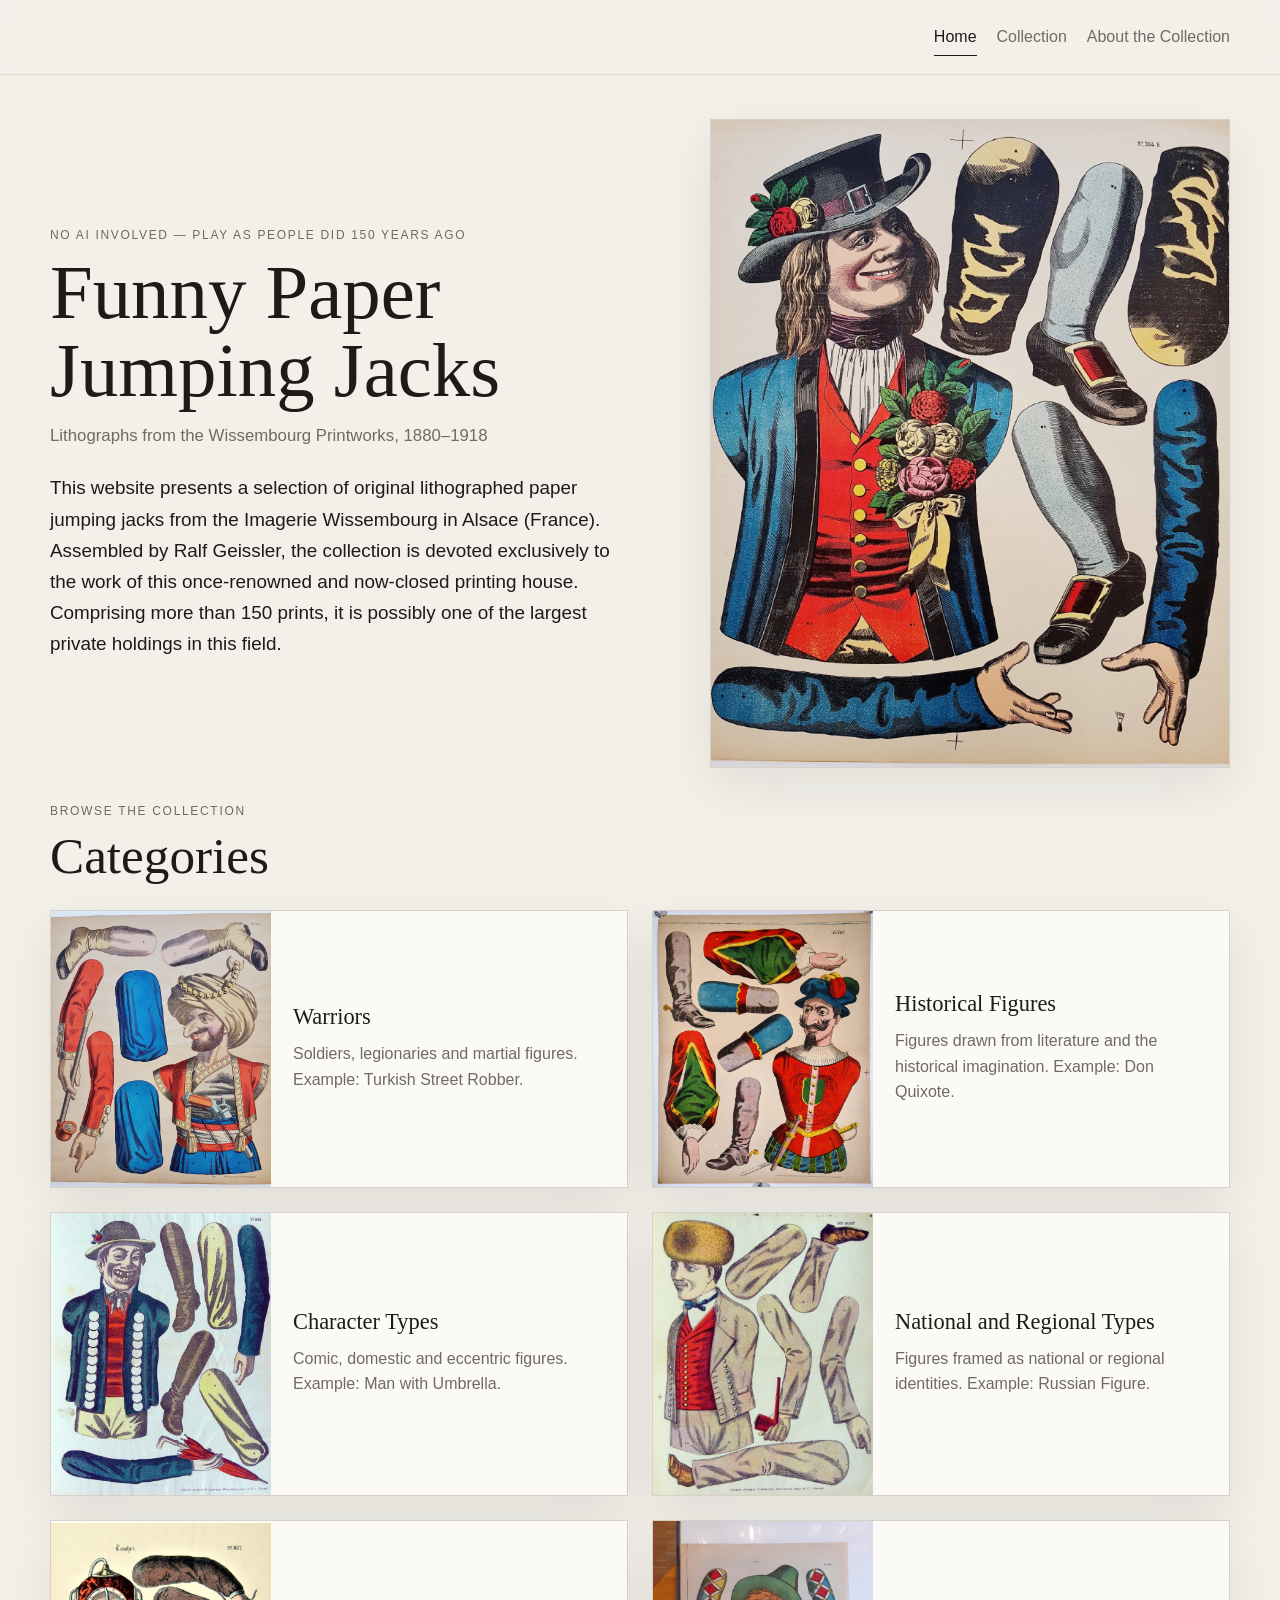
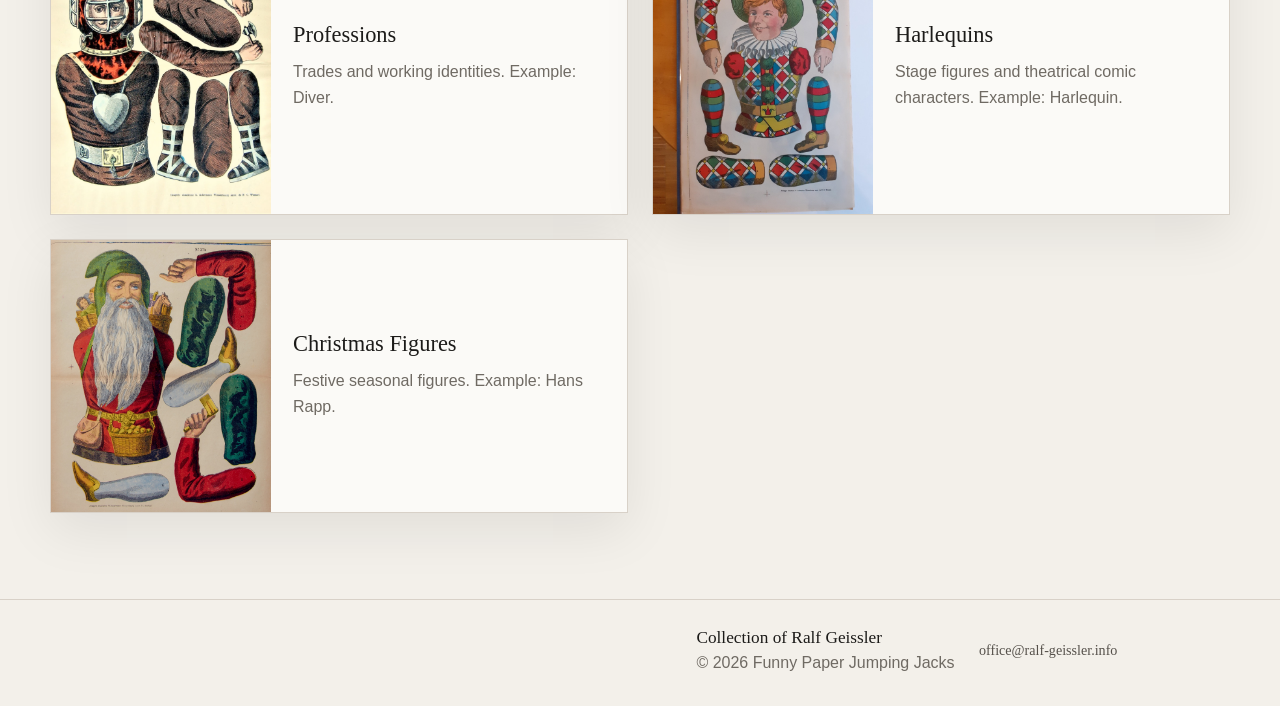
==== index.html @ 35d910f8 "Add homepage lightbox and simplify collection title" ====
<!doctype html>
<html lang="en">
<head>
  <meta charset="utf-8" />
  <meta name="viewport" content="width=device-width, initial-scale=1" />
  <title>Funny Paper Jumping Jacks · Funny Paper Jumping Jacks</title>
  <meta name="description" content="A private collection of antique Wissembourg paper jumping jacks." />
  <link rel="stylesheet" href="assets/css/styles.css" />
</head>
<body>
  <header class="site-header"><div class="wrap header-inner"><nav class="nav"><a href="index.html" class="nav-link active">Home</a><a href="collection.html" class="nav-link">Collection</a><a href="about.html" class="nav-link">About the Collection</a></nav></div></header>
  
<main>
  <section class="hero wrap">
    <div class="hero-copy">
      <p class="eyebrow">No AI involved — play as people did 150 years ago</p>
      <h1>Funny Paper Jumping Jacks</h1>
      <p class="subtitle">Lithographs from the Wissembourg Printworks, 1880–1918</p>
      <p class="lead">This website presents a selection of original lithographed paper jumping jacks from the Imagerie Wissembourg in Alsace (France). Assembled by Ralf Geissler, the collection is devoted exclusively to the work of this once-renowned and now-closed printing house. Comprising more than 150 prints, it is possibly one of the largest private holdings in this field.</p>
    </div>
    <button class="hero-image" type="button" data-full="assets/images/catalog/364-h-amoureux-grand.jpg" data-title="The Lovers">
      <img src="assets/images/catalog/364-h-amoureux-grand.jpg" alt="The Lovers articulated lithograph" />
    </button>
  </section>

  <section class="wrap section section-tight">
    <div class="section-heading">
      <p class="eyebrow">Browse the Collection</p>
      <h2>Categories</h2>
    </div>
    <div class="category-grid"><a class="category-card" href="categories/warriors.html"><img src="assets/images/catalog/364-g-tuerk-strassenraeuber-grand.jpg" alt="Warriors" /><div class="category-card-text"><h3>Warriors</h3><p>Soldiers, legionaries and martial figures. Example: Turkish Street Robber.</p></div></a><a class="category-card" href="categories/historical-figures.html"><img src="assets/images/catalog/347-don-quichotte.jpg" alt="Historical Figures" /><div class="category-card-text"><h3>Historical Figures</h3><p>Figures drawn from literature and the historical imagination. Example: Don Quixote.</p></div></a><a class="category-card" href="categories/character-types.html"><img src="assets/images/catalog/1643-homme-au-parapluie.jpg" alt="Character Types" /><div class="category-card-text"><h3>Character Types</h3><p>Comic, domestic and eccentric figures. Example: Man with Umbrella.</p></div></a><a class="category-card" href="categories/national-and-regional-types.html"><img src="assets/images/catalog/1697-russe.jpg" alt="National and Regional Types" /><div class="category-card-text"><h3>National and Regional Types</h3><p>Figures framed as national or regional identities. Example: Russian Figure.</p></div></a><a class="category-card" href="categories/professions.html"><img src="assets/images/catalog/1677-taucher.jpg" alt="Professions" /><div class="category-card-text"><h3>Professions</h3><p>Trades and working identities. Example: Diver.</p></div></a><a class="category-card" href="categories/harlequins.html"><img src="assets/images/catalog/1433-harlekin-grand.jpg" alt="Harlequins" /><div class="category-card-text"><h3>Harlequins</h3><p>Stage figures and theatrical comic characters. Example: Harlequin.</p></div></a><a class="category-card" href="categories/father-christmas.html"><img src="assets/images/catalog/374-weihnachtsmann-hans-rapp.jpg" alt="Christmas Figures" /><div class="category-card-text"><h3>Christmas Figures</h3><p>Festive seasonal figures. Example: Hans Rapp.</p></div></a></div>
  </section>
</main>
<div class="lightbox" id="lightbox" aria-hidden="true">
  <div class="lightbox-backdrop" data-close="true"></div>
  <div class="lightbox-panel">
    <button class="lightbox-close" type="button" aria-label="Close">×</button>
    <img src="" alt="" class="lightbox-image" />
    <p class="lightbox-caption"></p>
  </div>
</div>

  <footer class="site-footer"><div class="wrap footer-inner"><div><div class="footer-title">Collection of Ralf Geissler</div><div class="footer-copy">© 2026 Funny Paper Jumping Jacks</div></div><div class="footer-contact"><img src="assets/images/email.svg" alt="office at ralf-geissler dot info" class="email-image" /></div></div></footer>
  <script src="assets/js/site.js"></script>
</body>
</html>
---- assets/css/styles.css ----
:root {
  --bg: #f3f0ea;
  --panel: #fbfaf7;
  --ink: #1c1b19;
  --muted: #6f6a63;
  --line: #d8d1c8;
  --accent: #7e1f1f;
  --shadow: 0 18px 50px rgba(0,0,0,0.08);
}
* { box-sizing: border-box; }
html { scroll-behavior: smooth; }
body {
  margin: 0;
  font-family: -apple-system, BlinkMacSystemFont, "Segoe UI", sans-serif;
  background: var(--bg);
  color: var(--ink);
}
a { color: inherit; text-decoration: none; }
img { max-width: 100%; display: block; }
.wrap { width: min(1180px, calc(100% - 48px)); margin: 0 auto; }
.site-header {
  position: sticky; top: 0; z-index: 10;
  backdrop-filter: blur(12px);
  background: rgba(243,240,234,0.88);
  border-bottom: 1px solid rgba(216,209,200,0.7);
}
.header-inner { display: flex; align-items: center; justify-content: flex-end; min-height: 74px; gap: 24px; }
.brand { font-family: Georgia, "Times New Roman", serif; font-size: 1.35rem; letter-spacing: 0.01em; }
.nav { display: flex; gap: 20px; flex-wrap: wrap; }
.nav-link { color: var(--muted); padding: 8px 0; position: relative; }
.nav-link.active, .nav-link:hover { color: var(--ink); }
.nav-link.active::after { content: ''; position: absolute; left: 0; right: 0; bottom: -2px; height: 1px; background: var(--ink); }
.hero { display: grid; grid-template-columns: repeat(2, minmax(0, 1fr)); gap: 24px; align-items: center; padding: 44px 0 28px; }
.eyebrow { text-transform: uppercase; letter-spacing: 0.14em; font-size: 0.75rem; color: var(--muted); margin: 0 0 12px; }
h1, h2, h3 { font-family: Georgia, "Times New Roman", serif; font-weight: 500; line-height: 1.02; margin: 0; }
h1 { font-size: clamp(2.7rem, 6vw, 5.4rem); }
h2 { font-size: clamp(2rem, 4vw, 3.2rem); }
h3 { font-size: 1.4rem; }
.subtitle { margin: 16px 0 0; font-size: 1.05rem; color: var(--muted); max-width: 38rem; }
.lead { margin: 26px 0 0; font-size: 1.18rem; line-height: 1.65; max-width: 42rem; }
.lead.small { font-size: 1.02rem; max-width: 40rem; }
.hero-image {
  background: var(--panel);
  border: 1px solid var(--line);
  padding: 0;
  box-shadow: var(--shadow);
  justify-self: stretch;
  width: 90%;
  max-width: none;
  margin-left: auto;
  margin-right: 0;
  overflow: hidden;
  cursor: pointer;
}
button.hero-image {
  appearance: none;
  -webkit-appearance: none;
  text-align: left;
}
.hero-image img {
  width: 108%;
  max-width: none;
  margin: -2% 0 0 -4%;
}
.section { padding: 28px 0 86px; }
.section-tight { padding-top: 8px; }
.section-heading { margin-bottom: 28px; }
.section-heading.narrow { max-width: 48rem; }
.category-grid {
  display: grid; grid-template-columns: repeat(2, minmax(0,1fr)); gap: 24px;
}
.category-card {
  display: grid; grid-template-columns: 220px 1fr; gap: 22px; align-items: stretch;
  background: var(--panel); border: 1px solid var(--line); box-shadow: var(--shadow);
  transition: transform .2s ease, box-shadow .2s ease;
}
.category-card:hover { transform: translateY(-3px); box-shadow: 0 24px 55px rgba(0,0,0,0.12); }
.category-card img { width: 100%; height: 100%; object-fit: cover; min-height: 220px; }
.category-card-text { padding: 24px 24px 24px 0; display:flex; flex-direction:column; justify-content:center; }
.category-card-text p { margin: 12px 0 0; color: var(--muted); line-height: 1.6; }
.page-text { max-width: 48rem; }
.page-text p { font-size: 1.08rem; line-height: 1.78; color: #2a2722; }
.gallery-grid { display: grid; grid-template-columns: repeat(3, minmax(0,1fr)); gap: 24px; }
.gallery-item {
  padding: 0; border: 1px solid var(--line); background: var(--panel); box-shadow: var(--shadow);
  cursor: pointer; text-align: left; font: inherit; color: inherit;
}
.gallery-item img { width: 100%; aspect-ratio: 0.82; object-fit: cover; background: #efe9df; }
.gallery-item span { display: block; padding: 14px 16px 16px; color: var(--muted); }
.site-footer { border-top: 1px solid var(--line); padding: 28px 0 34px; }
.footer-inner { display: flex; justify-content: flex-end; gap: 24px; align-items: center; }
.footer-title { font-family: Georgia, "Times New Roman", serif; font-size: 1.08rem; }
.footer-copy { color: var(--muted); margin-top: 6px; }
.email-image { height: 22px; width: auto; opacity: 0.85; }
.lightbox { position: fixed; inset: 0; display: none; align-items: center; justify-content: center; z-index: 30; }
.lightbox.open { display: flex; }
.lightbox-backdrop { position:absolute; inset:0; background: rgba(20,20,20,.72); }
.lightbox-panel { position:relative; max-width:min(90vw, 1100px); max-height:90vh; background: var(--panel); padding: 20px; box-shadow: var(--shadow); }
.lightbox-image { max-height: calc(90vh - 100px); width: auto; margin: 0 auto; }
.lightbox-caption { margin: 12px 0 0; color: var(--muted); text-align: center; }
.lightbox-close { position:absolute; top:10px; right:12px; border:0; background:transparent; font-size:2rem; cursor:pointer; color:#333; }
@media (max-width: 980px) {
  .hero { grid-template-columns: 1fr; gap: 28px; }
  .hero-image {
    width: 100%;
    max-width: none;
    margin-left: 0;
    margin-right: 0;
    overflow: hidden;
  }
  .hero-image img {
    width: 100%;
    margin: 0;
  }
  .category-grid { grid-template-columns: 1fr; }
  .gallery-grid { grid-template-columns: repeat(2, minmax(0,1fr)); }
}
@media (max-width: 680px) {
  .wrap { width: min(100% - 28px, 1180px); }
  .header-inner, .footer-inner { flex-direction: column; align-items:flex-start; }
  .gallery-grid { grid-template-columns: 1fr; }
  .category-card { grid-template-columns: 1fr; }
  .category-card-text { padding: 0 18px 18px; }
}
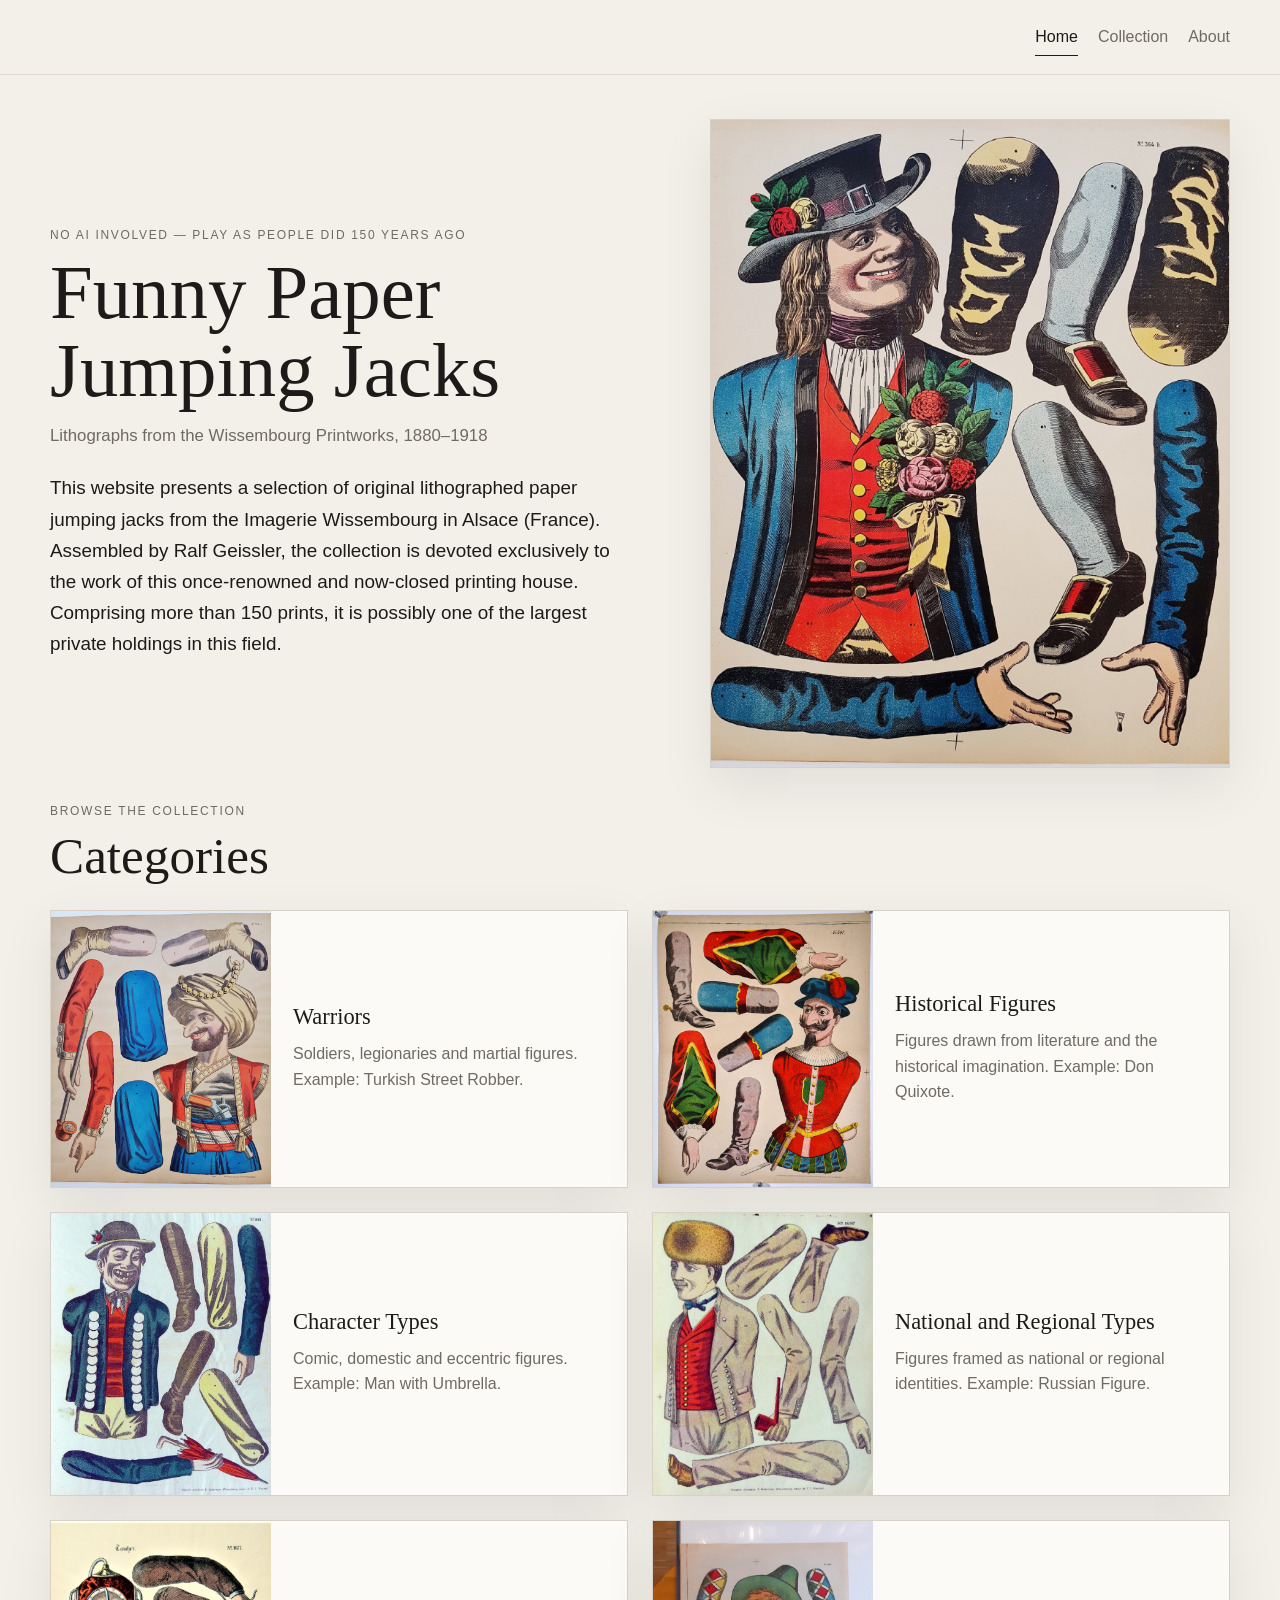
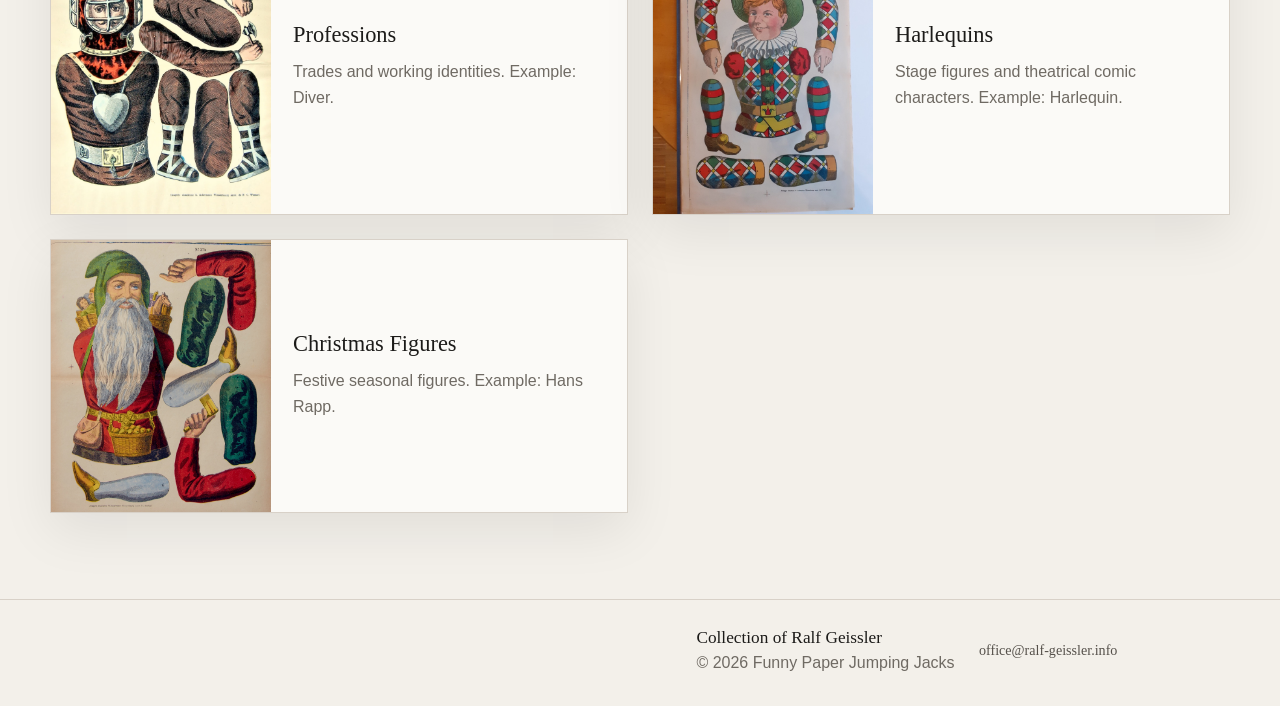
==== commit 2435c8c8: "Shorten navigation labels" ====
--- a/index.html
+++ b/index.html
@@ -8,7 +8,7 @@
   <link rel="stylesheet" href="assets/css/styles.css" />
 </head>
 <body>
-  <header class="site-header"><div class="wrap header-inner"><nav class="nav"><a href="index.html" class="nav-link active">Home</a><a href="collection.html" class="nav-link">Collection</a><a href="about.html" class="nav-link">About the Collection</a></nav></div></header>
+  <header class="site-header"><div class="wrap header-inner"><nav class="nav"><a href="index.html" class="nav-link active">Home</a><a href="collection.html" class="nav-link">Collection</a><a href="about.html" class="nav-link">About</a></nav></div></header>
   
 <main>
   <section class="hero wrap">
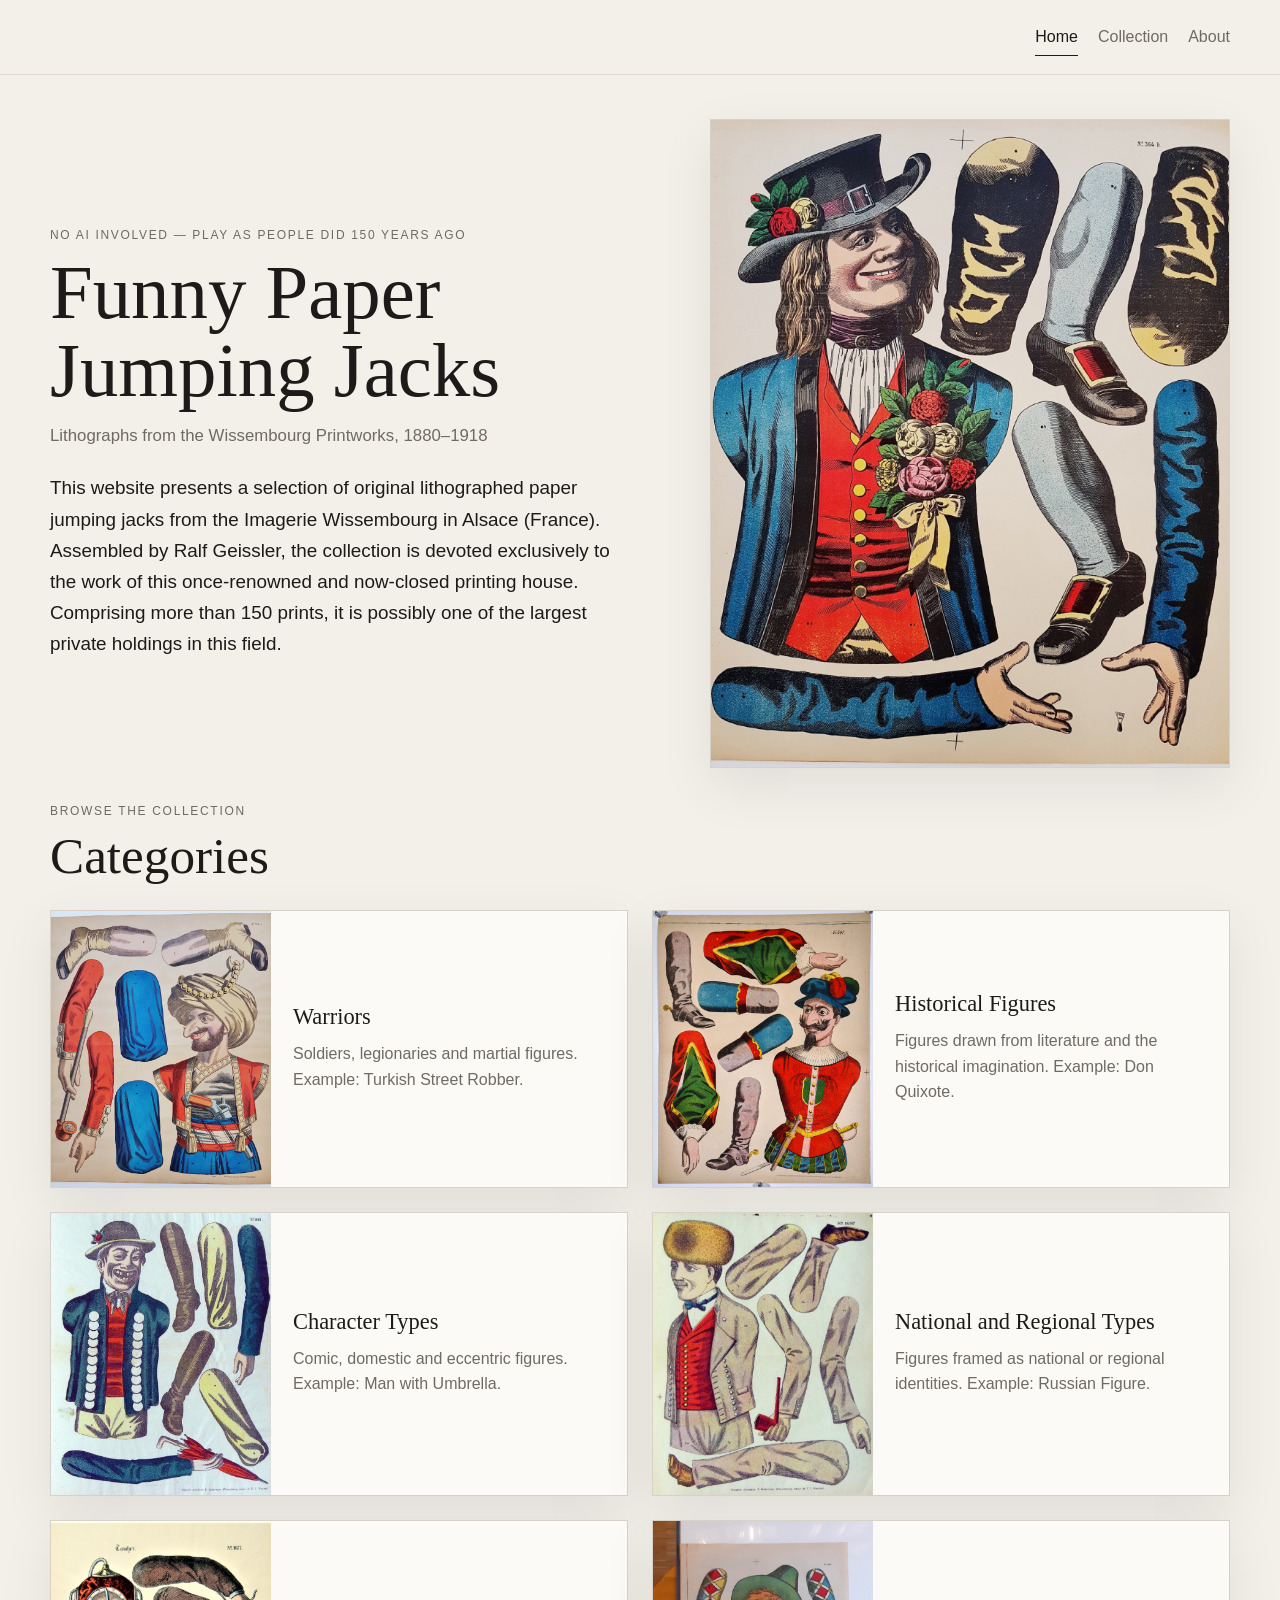
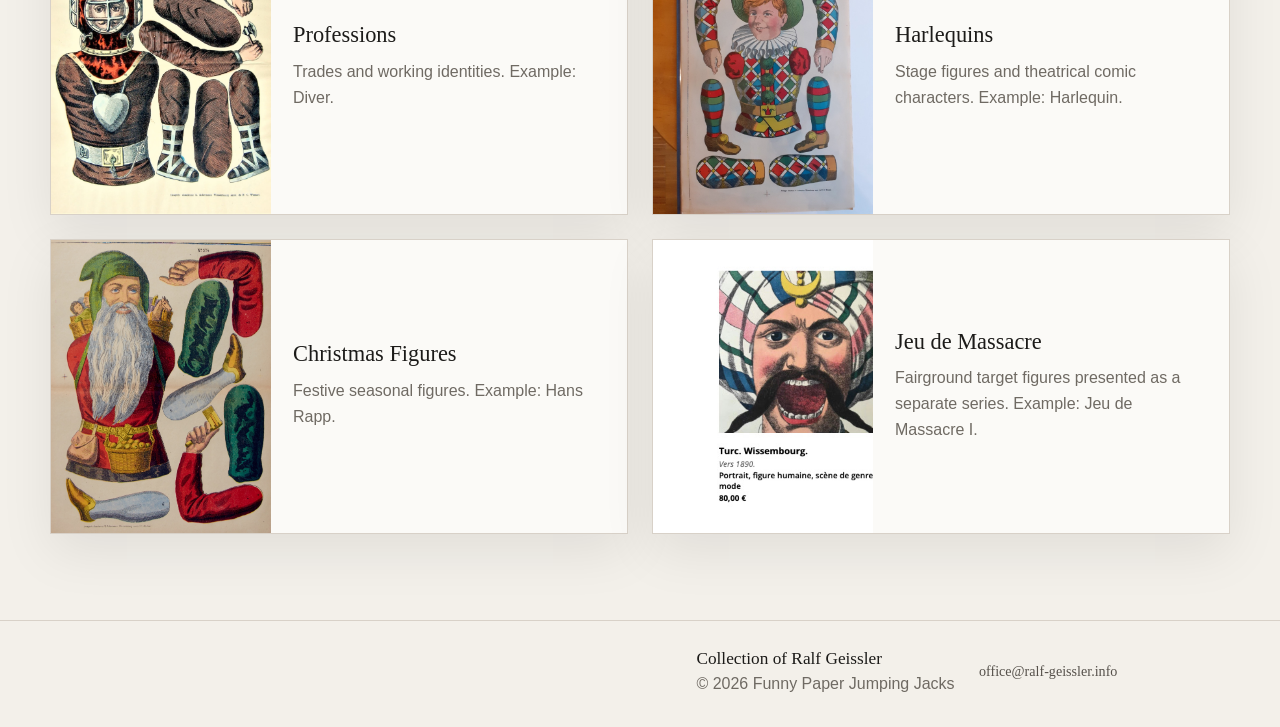
==== commit e5c10c61: "Add non-owned pantins and jeu de massacre category" ====
--- a/index.html
+++ b/index.html
@@ -9,7 +9,7 @@
 </head>
 <body>
   <header class="site-header"><div class="wrap header-inner"><nav class="nav"><a href="index.html" class="nav-link active">Home</a><a href="collection.html" class="nav-link">Collection</a><a href="about.html" class="nav-link">About</a></nav></div></header>
-  
+
 <main>
   <section class="hero wrap">
     <div class="hero-copy">
@@ -18,8 +18,8 @@
       <p class="subtitle">Lithographs from the Wissembourg Printworks, 1880–1918</p>
       <p class="lead">This website presents a selection of original lithographed paper jumping jacks from the Imagerie Wissembourg in Alsace (France). Assembled by Ralf Geissler, the collection is devoted exclusively to the work of this once-renowned and now-closed printing house. Comprising more than 150 prints, it is possibly one of the largest private holdings in this field.</p>
     </div>
-    <button class="hero-image" type="button" data-full="assets/images/catalog/364-h-amoureux-grand.jpg" data-title="The Lovers">
-      <img src="assets/images/catalog/364-h-amoureux-grand.jpg" alt="The Lovers articulated lithograph" />
+    <button class="hero-image" type="button" data-full="assets/images/catalog/01-364-h-amoureux-grand.jpg" data-title="The Lovers">
+      <img src="assets/images/catalog/01-364-h-amoureux-grand.jpg" alt="The Lovers articulated lithograph" />
     </button>
   </section>
 
@@ -28,7 +28,7 @@
       <p class="eyebrow">Browse the Collection</p>
       <h2>Categories</h2>
     </div>
-    <div class="category-grid"><a class="category-card" href="categories/warriors.html"><img src="assets/images/catalog/364-g-tuerk-strassenraeuber-grand.jpg" alt="Warriors" /><div class="category-card-text"><h3>Warriors</h3><p>Soldiers, legionaries and martial figures. Example: Turkish Street Robber.</p></div></a><a class="category-card" href="categories/historical-figures.html"><img src="assets/images/catalog/347-don-quichotte.jpg" alt="Historical Figures" /><div class="category-card-text"><h3>Historical Figures</h3><p>Figures drawn from literature and the historical imagination. Example: Don Quixote.</p></div></a><a class="category-card" href="categories/character-types.html"><img src="assets/images/catalog/1643-homme-au-parapluie.jpg" alt="Character Types" /><div class="category-card-text"><h3>Character Types</h3><p>Comic, domestic and eccentric figures. Example: Man with Umbrella.</p></div></a><a class="category-card" href="categories/national-and-regional-types.html"><img src="assets/images/catalog/1697-russe.jpg" alt="National and Regional Types" /><div class="category-card-text"><h3>National and Regional Types</h3><p>Figures framed as national or regional identities. Example: Russian Figure.</p></div></a><a class="category-card" href="categories/professions.html"><img src="assets/images/catalog/1677-taucher.jpg" alt="Professions" /><div class="category-card-text"><h3>Professions</h3><p>Trades and working identities. Example: Diver.</p></div></a><a class="category-card" href="categories/harlequins.html"><img src="assets/images/catalog/1433-harlekin-grand.jpg" alt="Harlequins" /><div class="category-card-text"><h3>Harlequins</h3><p>Stage figures and theatrical comic characters. Example: Harlequin.</p></div></a><a class="category-card" href="categories/father-christmas.html"><img src="assets/images/catalog/374-weihnachtsmann-hans-rapp.jpg" alt="Christmas Figures" /><div class="category-card-text"><h3>Christmas Figures</h3><p>Festive seasonal figures. Example: Hans Rapp.</p></div></a></div>
+    <div class="category-grid"><a class="category-card" href="categories/warriors.html"><img src="assets/images/catalog/01-364-g-tuerk-strassenraeuber-grand.jpg" alt="Warriors" /><div class="category-card-text"><h3>Warriors</h3><p>Soldiers, legionaries and martial figures. Example: Turkish Street Robber.</p></div></a><a class="category-card" href="categories/historical-figures.html"><img src="assets/images/catalog/01-347-don-quichotte.jpg" alt="Historical Figures" /><div class="category-card-text"><h3>Historical Figures</h3><p>Figures drawn from literature and the historical imagination. Example: Don Quixote.</p></div></a><a class="category-card" href="categories/character-types.html"><img src="assets/images/catalog/01-1643-homme-au-parapluie.jpg" alt="Character Types" /><div class="category-card-text"><h3>Character Types</h3><p>Comic, domestic and eccentric figures. Example: Man with Umbrella.</p></div></a><a class="category-card" href="categories/national-and-regional-types.html"><img src="assets/images/catalog/01-1697-russe.jpg" alt="National and Regional Types" /><div class="category-card-text"><h3>National and Regional Types</h3><p>Figures framed as national or regional identities. Example: Russian Figure.</p></div></a><a class="category-card" href="categories/professions.html"><img src="assets/images/catalog/01-1677-taucher.jpg" alt="Professions" /><div class="category-card-text"><h3>Professions</h3><p>Trades and working identities. Example: Diver.</p></div></a><a class="category-card" href="categories/harlequins.html"><img src="assets/images/catalog/01-1433-harlekin-grand.jpg" alt="Harlequins" /><div class="category-card-text"><h3>Harlequins</h3><p>Stage figures and theatrical comic characters. Example: Harlequin.</p></div></a><a class="category-card" href="categories/father-christmas.html"><img src="assets/images/catalog/01-374-weihnachtsmann-hans-rapp.jpg" alt="Christmas Figures" /><div class="category-card-text"><h3>Christmas Figures</h3><p>Festive seasonal figures. Example: Hans Rapp.</p></div></a><a class="category-card" href="categories/jeu-de-massacre.html"><img src="assets/images/catalog/08-jeu-de-massacre-1.jpg" alt="Jeu de Massacre" /><div class="category-card-text"><h3>Jeu de Massacre</h3><p>Fairground target figures presented as a separate series. Example: Jeu de Massacre I.</p></div></a></div>
   </section>
 </main>
 <div class="lightbox" id="lightbox" aria-hidden="true">
@@ -39,8 +39,8 @@
     <p class="lightbox-caption"></p>
   </div>
 </div>
+<footer class="site-footer"><div class="wrap footer-inner"><div><div class="footer-title">Collection of Ralf Geissler</div><div class="footer-copy">© 2026 Funny Paper Jumping Jacks</div></div><div class="footer-contact"><img src="assets/images/email.svg" alt="office at ralf-geissler dot info" class="email-image" /></div></div></footer>
 
-  <footer class="site-footer"><div class="wrap footer-inner"><div><div class="footer-title">Collection of Ralf Geissler</div><div class="footer-copy">© 2026 Funny Paper Jumping Jacks</div></div><div class="footer-contact"><img src="assets/images/email.svg" alt="office at ralf-geissler dot info" class="email-image" /></div></div></footer>
   <script src="assets/js/site.js"></script>
 </body>
 </html>
--- a/assets/css/styles.css
+++ b/assets/css/styles.css
@@ -114,12 +114,25 @@
     margin: 0;
   }
   .category-grid { grid-template-columns: 1fr; }
+  .category-card {
+    grid-template-columns: 1fr;
+    gap: 0;
+  }
+  .category-card img {
+    min-height: 0;
+    aspect-ratio: 16 / 10;
+    object-fit: cover;
+  }
+  .category-card-text {
+    padding: 18px 20px 20px;
+    background: var(--panel);
+    border-top: 1px solid var(--line);
+  }
   .gallery-grid { grid-template-columns: repeat(2, minmax(0,1fr)); }
 }
 @media (max-width: 680px) {
   .wrap { width: min(100% - 28px, 1180px); }
   .header-inner, .footer-inner { flex-direction: column; align-items:flex-start; }
   .gallery-grid { grid-template-columns: 1fr; }
-  .category-card { grid-template-columns: 1fr; }
-  .category-card-text { padding: 0 18px 18px; }
+  .category-card-text { padding: 16px 18px 18px; }
 }
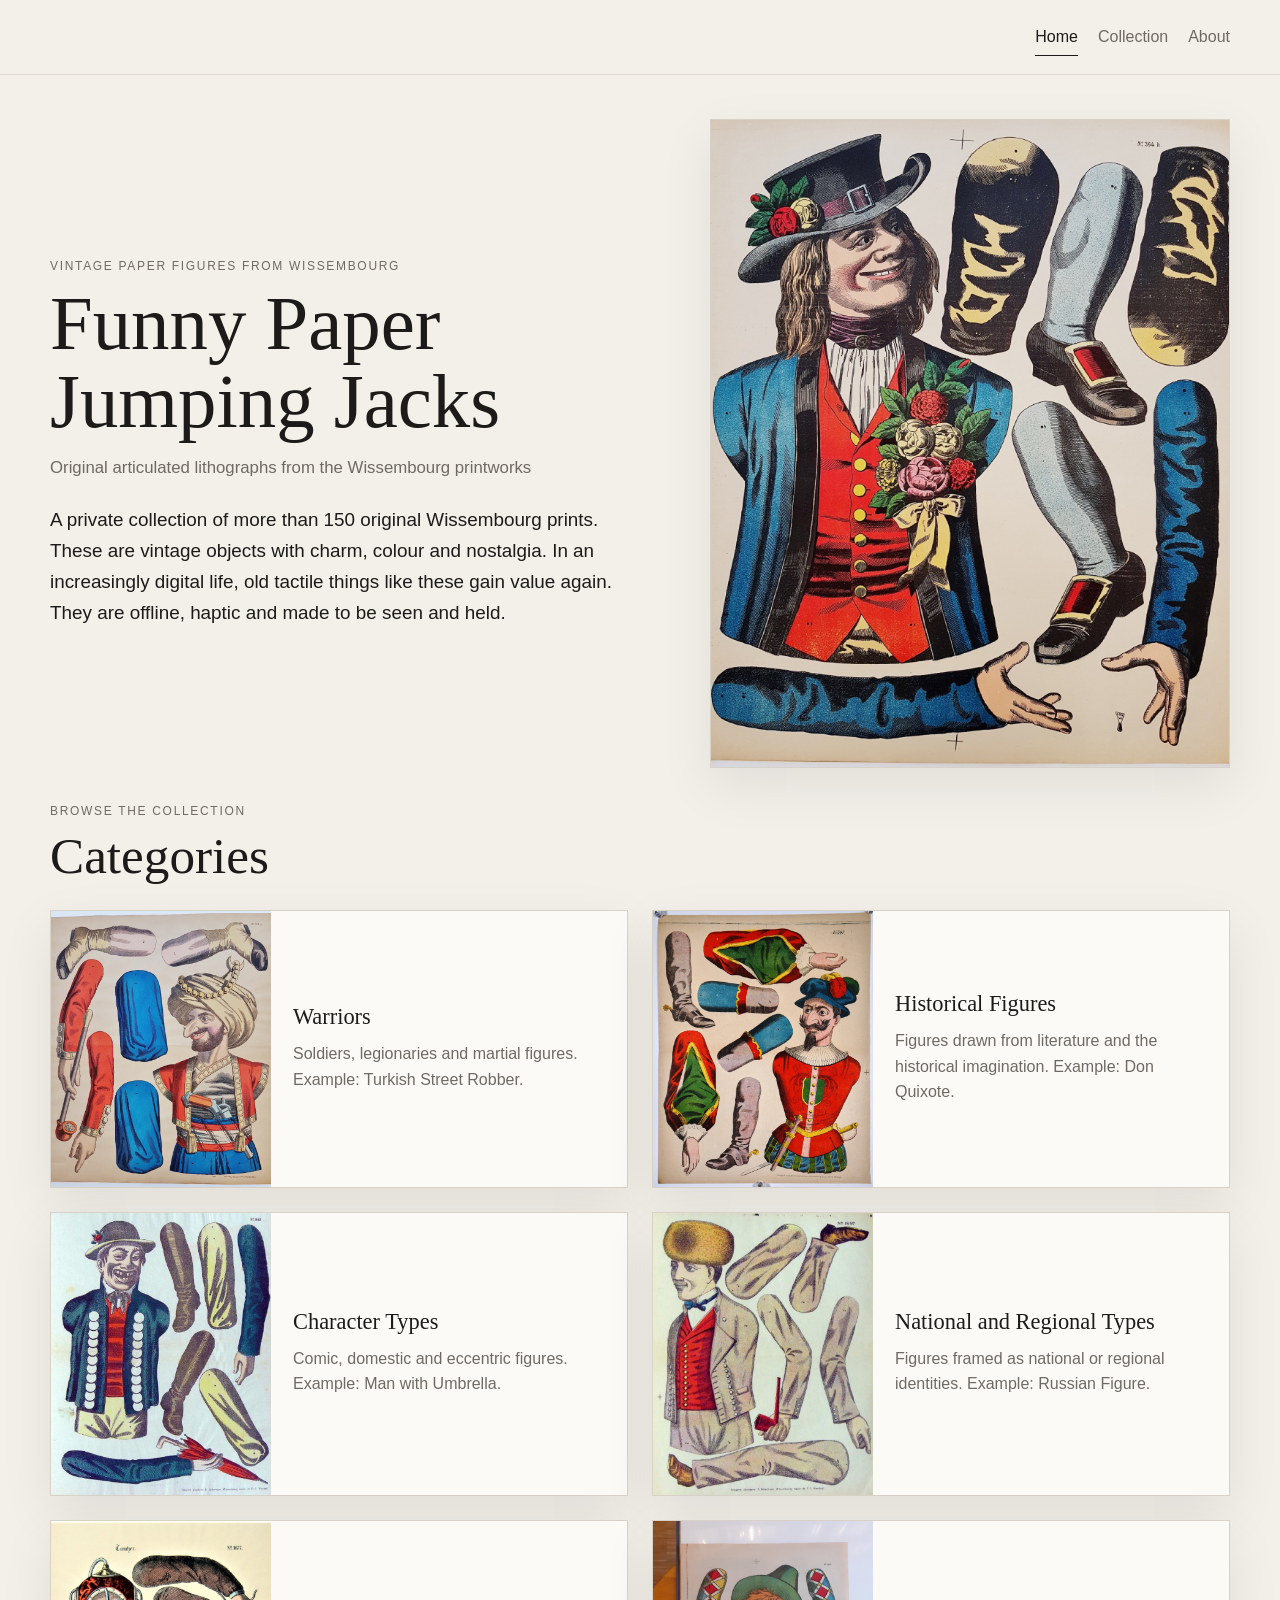
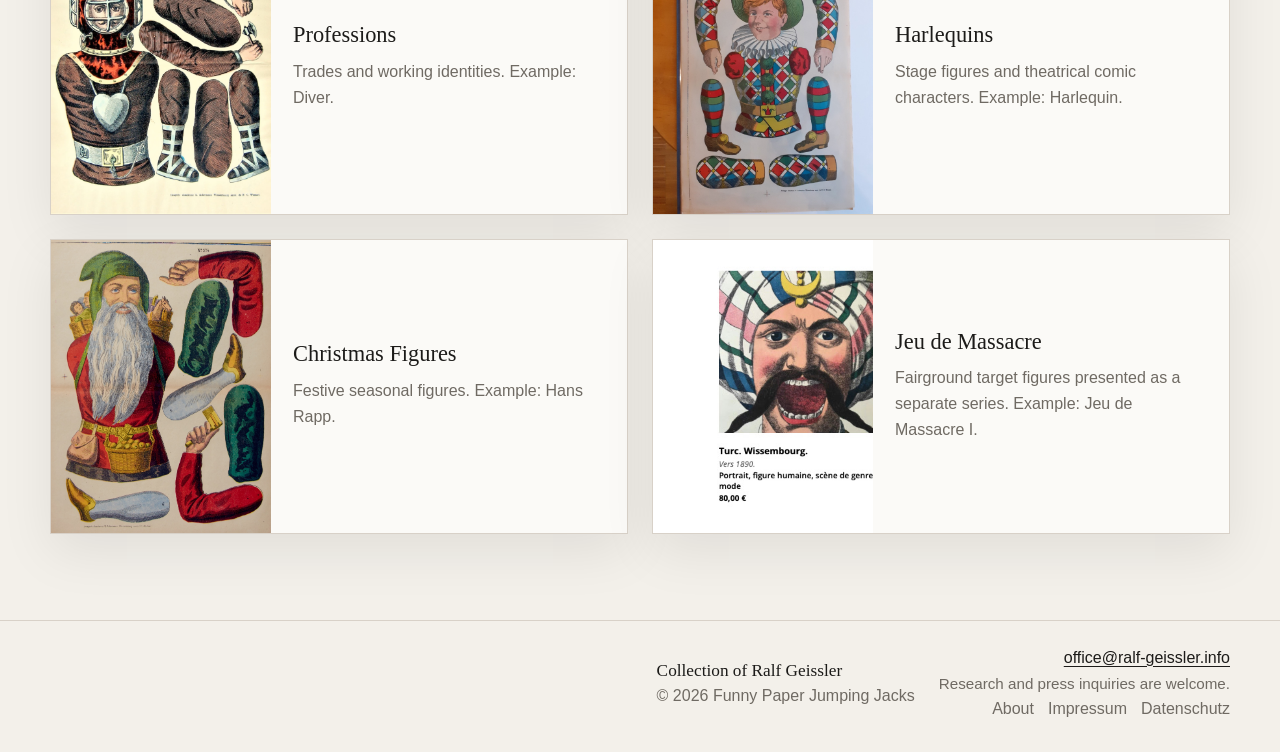
==== commit e65c62ec: "Refine site copy and publish legal/SEO updates" ====
--- a/index.html
+++ b/index.html
@@ -3,8 +3,20 @@
 <head>
   <meta charset="utf-8" />
   <meta name="viewport" content="width=device-width, initial-scale=1" />
-  <title>Funny Paper Jumping Jacks · Funny Paper Jumping Jacks</title>
-  <meta name="description" content="A private collection of antique Wissembourg paper jumping jacks." />
+  <title>Funny Paper Jumping Jacks · Vintage Paper Figures from Wissembourg</title>
+  <meta name="description" content="Discover vintage articulated paper figures from Wissembourg: nostalgic, tactile prints from a private collection of more than 150 original pieces." />
+  <meta name="robots" content="index,follow" />
+  <link rel="canonical" href="https://ralf-munich.github.io/funny-paper-jumping-jacks/" />
+  <meta property="og:type" content="website" />
+  <meta property="og:site_name" content="Funny Paper Jumping Jacks" />
+  <meta property="og:title" content="Funny Paper Jumping Jacks · Vintage Paper Figures from Wissembourg" />
+  <meta property="og:description" content="Discover vintage articulated paper figures from Wissembourg: nostalgic, tactile prints from a private collection of more than 150 original pieces." />
+  <meta property="og:url" content="https://ralf-munich.github.io/funny-paper-jumping-jacks/" />
+  <meta property="og:image" content="https://ralf-munich.github.io/funny-paper-jumping-jacks/assets/images/catalog/01-364-h-amoureux-grand.jpg" />
+  <meta name="twitter:card" content="summary_large_image" />
+  <meta name="twitter:title" content="Funny Paper Jumping Jacks · Vintage Paper Figures from Wissembourg" />
+  <meta name="twitter:description" content="Discover vintage articulated paper figures from Wissembourg: nostalgic, tactile prints from a private collection of more than 150 original pieces." />
+  <meta name="twitter:image" content="https://ralf-munich.github.io/funny-paper-jumping-jacks/assets/images/catalog/01-364-h-amoureux-grand.jpg" />
   <link rel="stylesheet" href="assets/css/styles.css" />
 </head>
 <body>
@@ -13,13 +25,13 @@
 <main>
   <section class="hero wrap">
     <div class="hero-copy">
-      <p class="eyebrow">No AI involved — play as people did 150 years ago</p>
+      <p class="eyebrow">Vintage paper figures from Wissembourg</p>
       <h1>Funny Paper Jumping Jacks</h1>
-      <p class="subtitle">Lithographs from the Wissembourg Printworks, 1880–1918</p>
-      <p class="lead">This website presents a selection of original lithographed paper jumping jacks from the Imagerie Wissembourg in Alsace (France). Assembled by Ralf Geissler, the collection is devoted exclusively to the work of this once-renowned and now-closed printing house. Comprising more than 150 prints, it is possibly one of the largest private holdings in this field.</p>
+      <p class="subtitle">Original articulated lithographs from the Wissembourg printworks</p>
+      <p class="lead">A private collection of more than 150 original Wissembourg prints. These are vintage objects with charm, colour and nostalgia. In an increasingly digital life, old tactile things like these gain value again. They are offline, haptic and made to be seen and held.</p>
     </div>
-    <button class="hero-image" type="button" data-full="assets/images/catalog/01-364-h-amoureux-grand.jpg" data-title="The Lovers">
-      <img src="assets/images/catalog/01-364-h-amoureux-grand.jpg" alt="The Lovers articulated lithograph" />
+    <button class="hero-image" type="button" data-full="assets/images/catalog/01-364-h-amoureux-grand.jpg" data-title="Lover">
+      <img src="assets/images/catalog/01-364-h-amoureux-grand.jpg" alt="Lover articulated lithograph" />
     </button>
   </section>
 
@@ -39,7 +51,23 @@
     <p class="lightbox-caption"></p>
   </div>
 </div>
-<footer class="site-footer"><div class="wrap footer-inner"><div><div class="footer-title">Collection of Ralf Geissler</div><div class="footer-copy">© 2026 Funny Paper Jumping Jacks</div></div><div class="footer-contact"><img src="assets/images/email.svg" alt="office at ralf-geissler dot info" class="email-image" /></div></div></footer>
+<footer class="site-footer">
+  <div class="wrap footer-inner">
+    <div>
+      <div class="footer-title">Collection of Ralf Geissler</div>
+      <div class="footer-copy">© 2026 Funny Paper Jumping Jacks</div>
+    </div>
+    <div class="footer-contact">
+      <a class="footer-email-link" href="mailto:office@ralf-geissler.info">office@ralf-geissler.info</a>
+      <p class="footer-note">Research and press inquiries are welcome.</p>
+      <nav class="footer-links" aria-label="Footer">
+        <a href="about.html">About</a>
+        <a href="impressum.html">Impressum</a>
+        <a href="datenschutz.html">Datenschutz</a>
+      </nav>
+    </div>
+  </div>
+</footer>
 
   <script src="assets/js/site.js"></script>
 </body>
--- a/assets/css/styles.css
+++ b/assets/css/styles.css
@@ -92,7 +92,51 @@
 .footer-inner { display: flex; justify-content: flex-end; gap: 24px; align-items: center; }
 .footer-title { font-family: Georgia, "Times New Roman", serif; font-size: 1.08rem; }
 .footer-copy { color: var(--muted); margin-top: 6px; }
-.email-image { height: 22px; width: auto; opacity: 0.85; }
+.footer-contact {
+  display: flex;
+  flex-direction: column;
+  align-items: flex-end;
+  gap: 8px;
+}
+.footer-email-link {
+  font-weight: 500;
+  text-decoration: underline;
+  text-underline-offset: 0.16em;
+}
+.footer-note {
+  margin: 0;
+  color: var(--muted);
+  font-size: 0.95rem;
+}
+.footer-links {
+  display: flex;
+  flex-wrap: wrap;
+  gap: 14px;
+}
+.footer-links a {
+  color: var(--muted);
+}
+.footer-links a:hover,
+.footer-links a:focus-visible,
+.footer-email-link:hover,
+.footer-email-link:focus-visible {
+  color: var(--ink);
+}
+.page-text a {
+  color: var(--accent);
+  text-decoration: underline;
+  text-underline-offset: 0.16em;
+}
+.page-text a:hover,
+.page-text a:focus-visible {
+  color: #5e1414;
+}
+.legal-page h2 {
+  margin-top: 2rem;
+}
+.legal-page p + p {
+  margin-top: 1rem;
+}
 .lightbox { position: fixed; inset: 0; display: none; align-items: center; justify-content: center; z-index: 30; }
 .lightbox.open { display: flex; }
 .lightbox-backdrop { position:absolute; inset:0; background: rgba(20,20,20,.72); }
@@ -133,6 +177,7 @@
 @media (max-width: 680px) {
   .wrap { width: min(100% - 28px, 1180px); }
   .header-inner, .footer-inner { flex-direction: column; align-items:flex-start; }
+  .footer-contact { align-items: flex-start; }
   .gallery-grid { grid-template-columns: 1fr; }
   .category-card-text { padding: 16px 18px 18px; }
 }
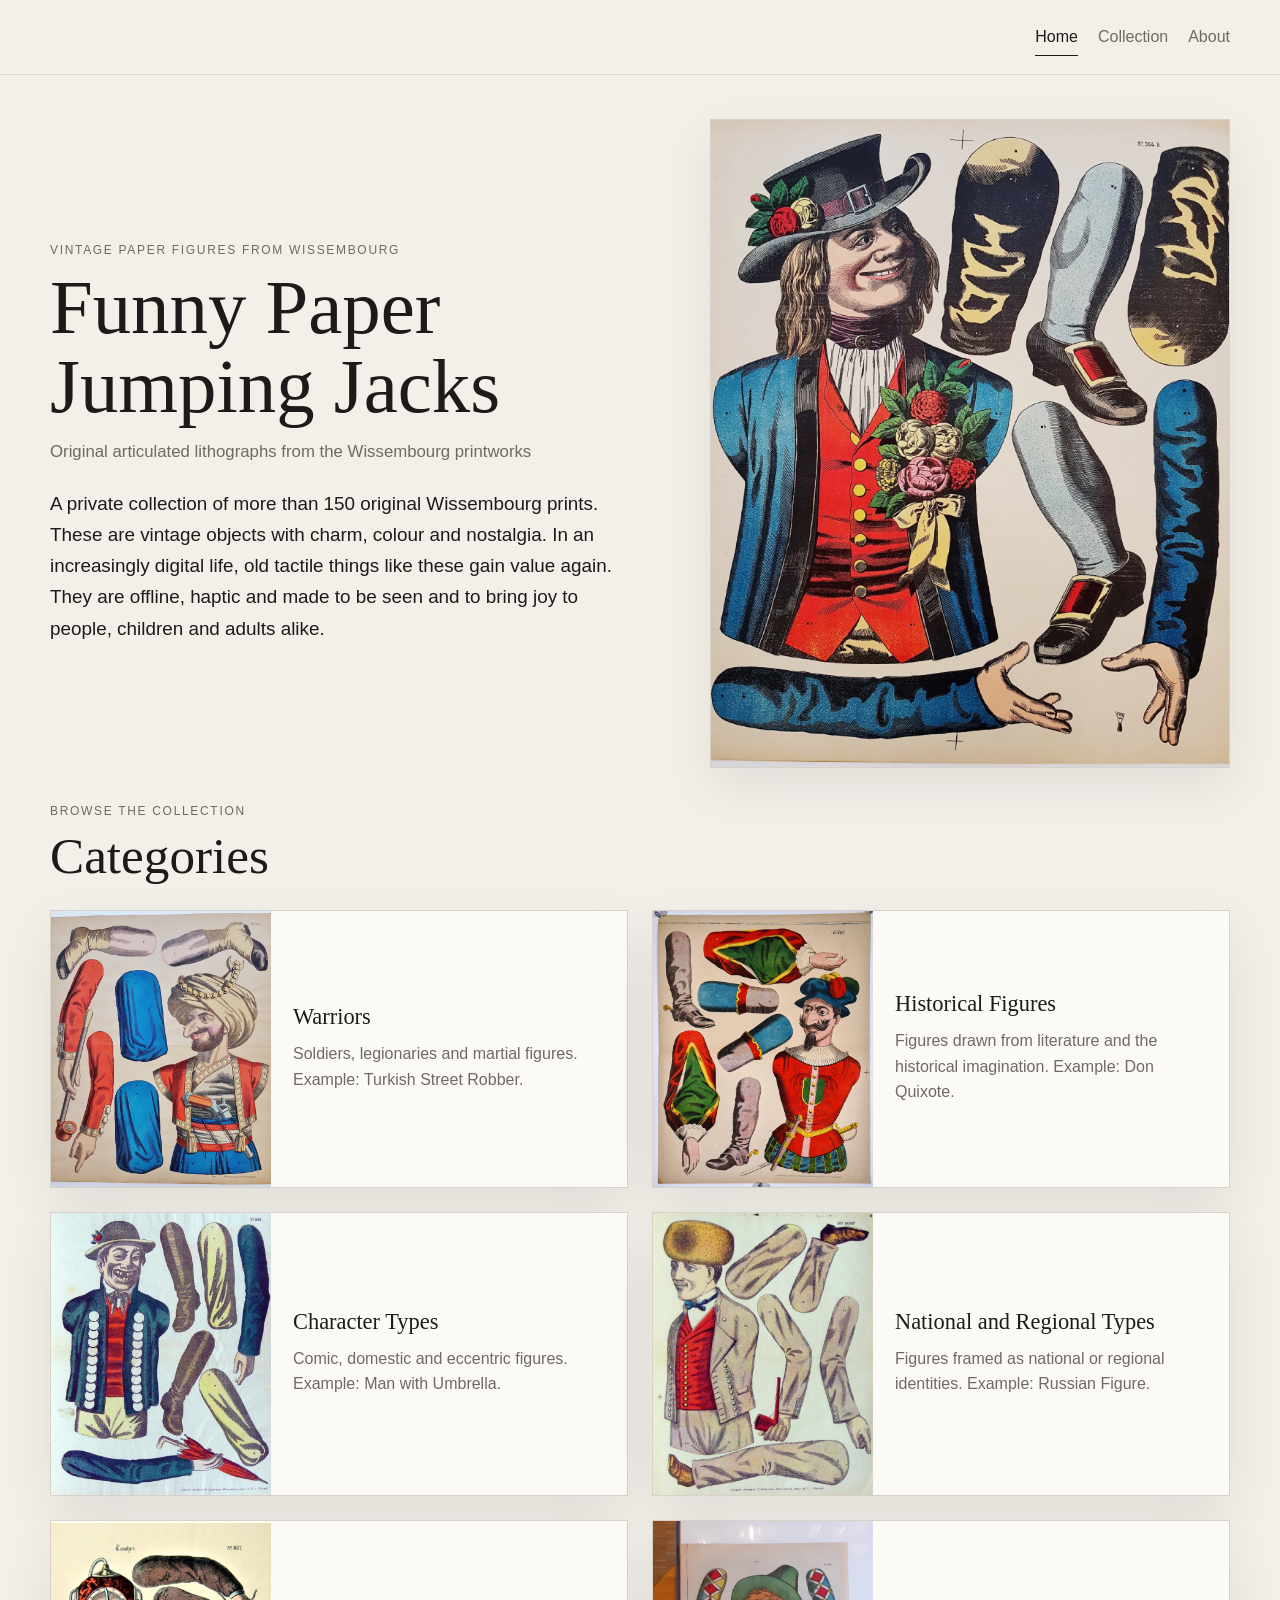
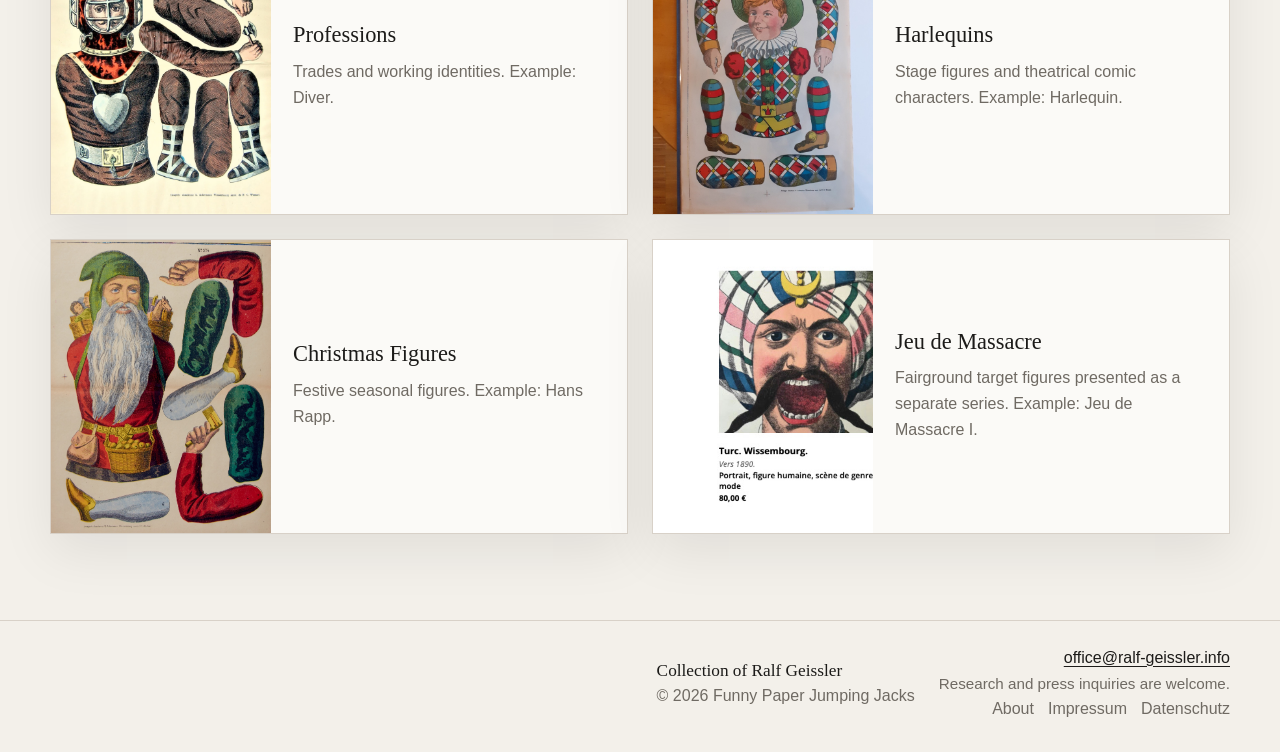
==== commit 30ec2de3: "Refine homepage intro wording" ====
--- a/index.html
+++ b/index.html
@@ -28,7 +28,7 @@
       <p class="eyebrow">Vintage paper figures from Wissembourg</p>
       <h1>Funny Paper Jumping Jacks</h1>
       <p class="subtitle">Original articulated lithographs from the Wissembourg printworks</p>
-      <p class="lead">A private collection of more than 150 original Wissembourg prints. These are vintage objects with charm, colour and nostalgia. In an increasingly digital life, old tactile things like these gain value again. They are offline, haptic and made to be seen and held.</p>
+      <p class="lead">A private collection of more than 150 original Wissembourg prints. These are vintage objects with charm, colour and nostalgia. In an increasingly digital life, old tactile things like these gain value again. They are offline, haptic and made to be seen and to bring joy to people, children and adults alike.</p>
     </div>
     <button class="hero-image" type="button" data-full="assets/images/catalog/01-364-h-amoureux-grand.jpg" data-title="Lover">
       <img src="assets/images/catalog/01-364-h-amoureux-grand.jpg" alt="Lover articulated lithograph" />
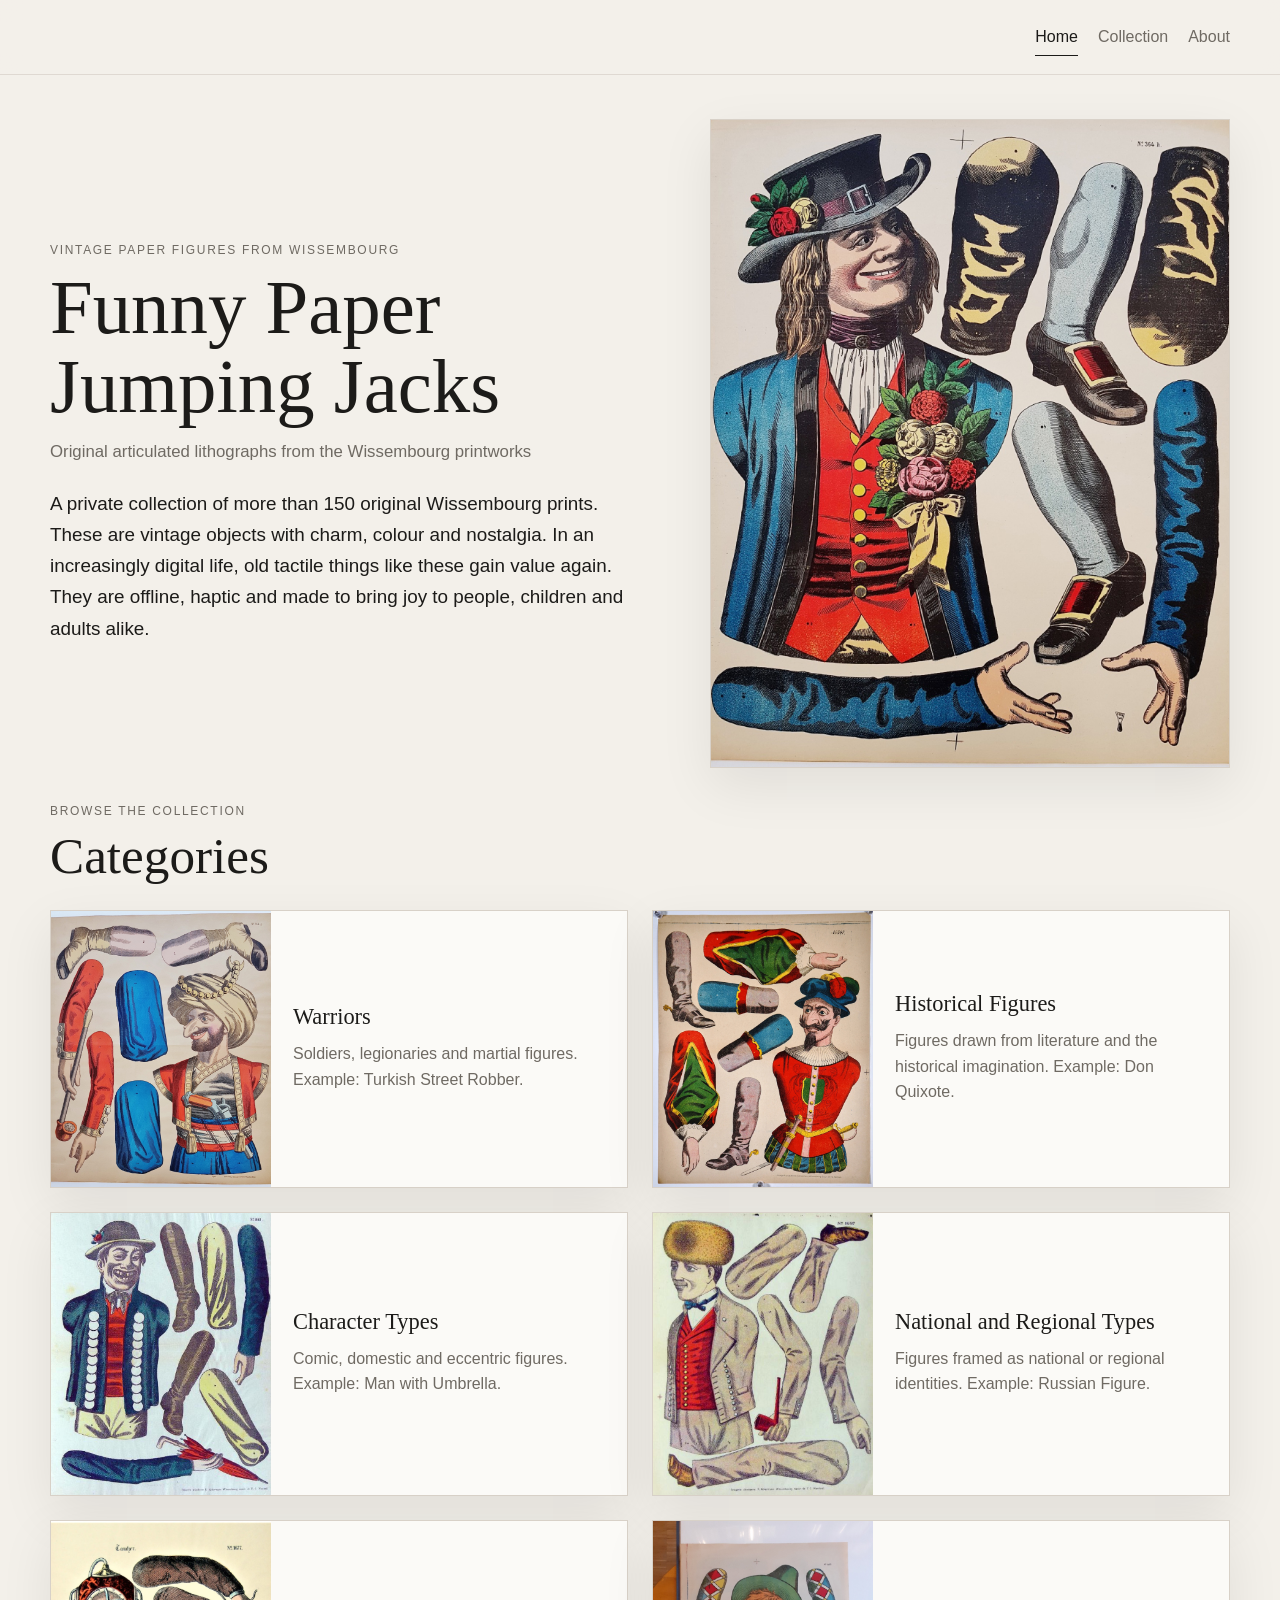
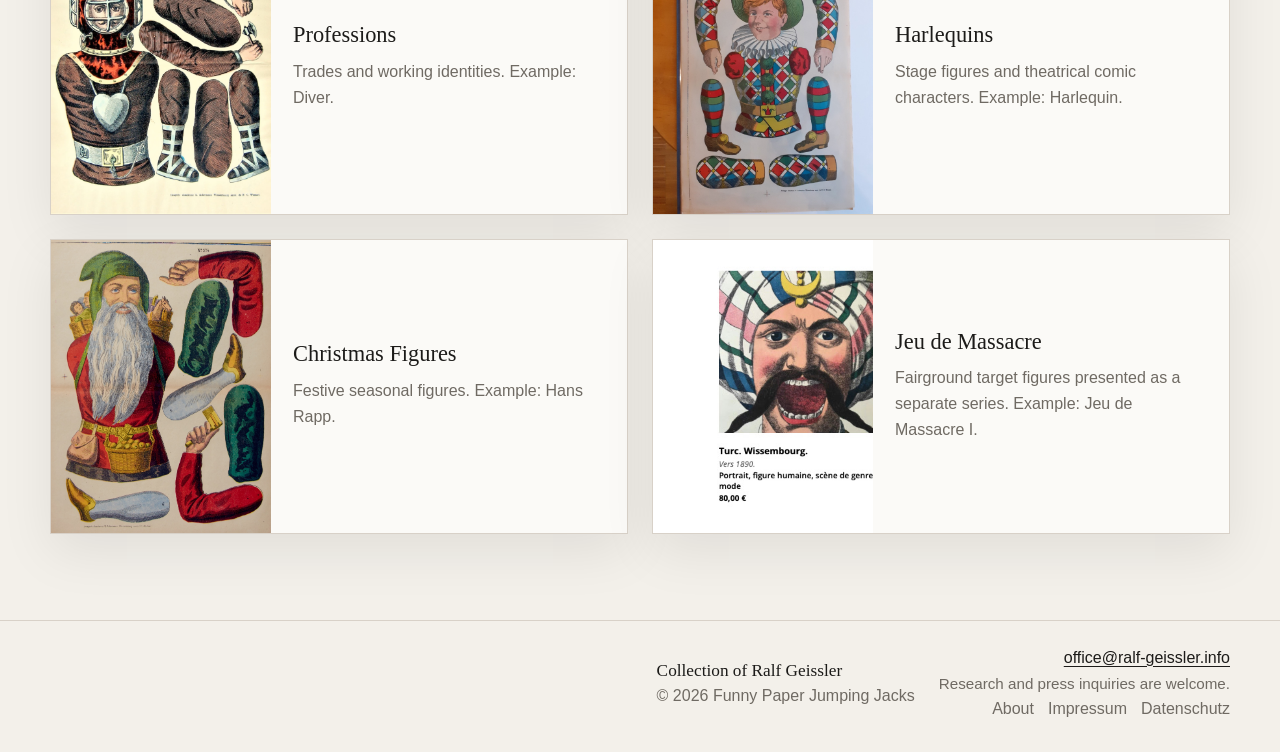
==== commit 14c21ae7: "Tighten homepage intro sentence" ====
--- a/index.html
+++ b/index.html
@@ -28,7 +28,7 @@
       <p class="eyebrow">Vintage paper figures from Wissembourg</p>
       <h1>Funny Paper Jumping Jacks</h1>
       <p class="subtitle">Original articulated lithographs from the Wissembourg printworks</p>
-      <p class="lead">A private collection of more than 150 original Wissembourg prints. These are vintage objects with charm, colour and nostalgia. In an increasingly digital life, old tactile things like these gain value again. They are offline, haptic and made to be seen and to bring joy to people, children and adults alike.</p>
+      <p class="lead">A private collection of more than 150 original Wissembourg prints. These are vintage objects with charm, colour and nostalgia. In an increasingly digital life, old tactile things like these gain value again. They are offline, haptic and made to bring joy to people, children and adults alike.</p>
     </div>
     <button class="hero-image" type="button" data-full="assets/images/catalog/01-364-h-amoureux-grand.jpg" data-title="Lover">
       <img src="assets/images/catalog/01-364-h-amoureux-grand.jpg" alt="Lover articulated lithograph" />
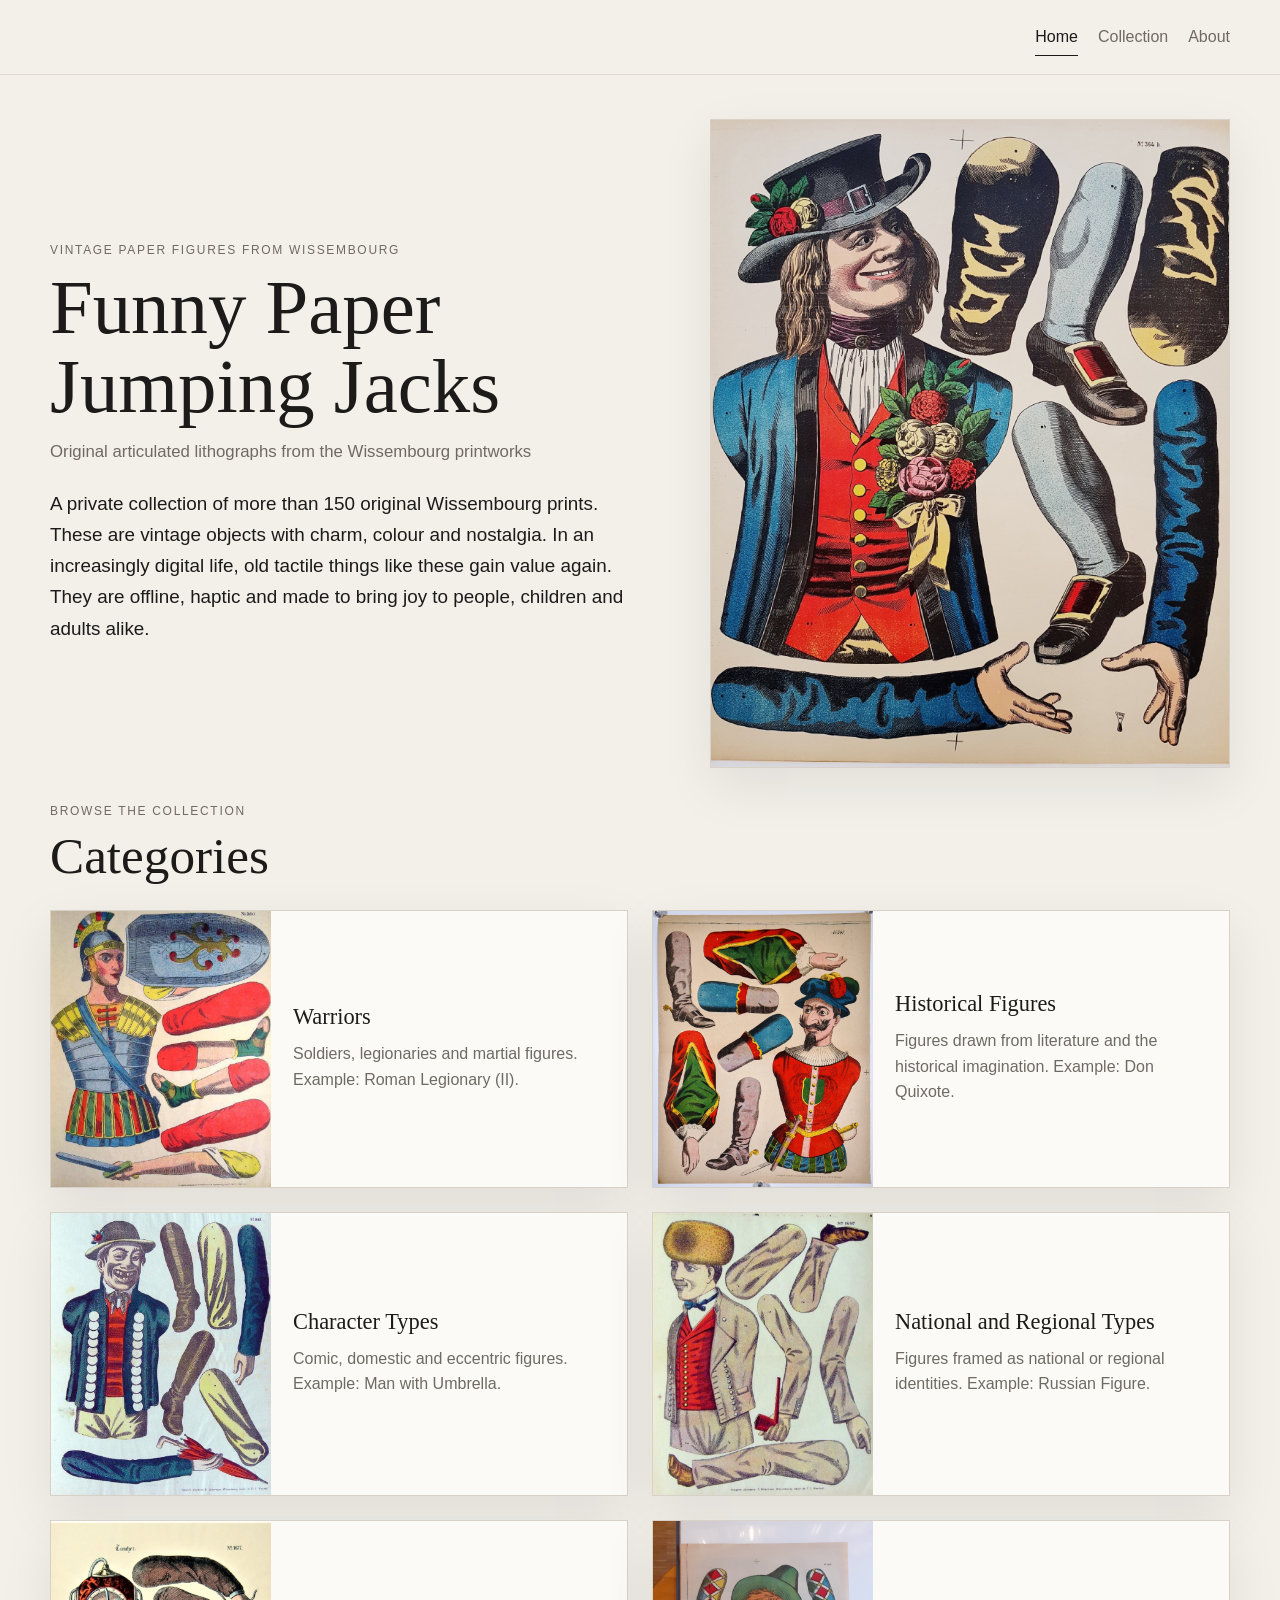
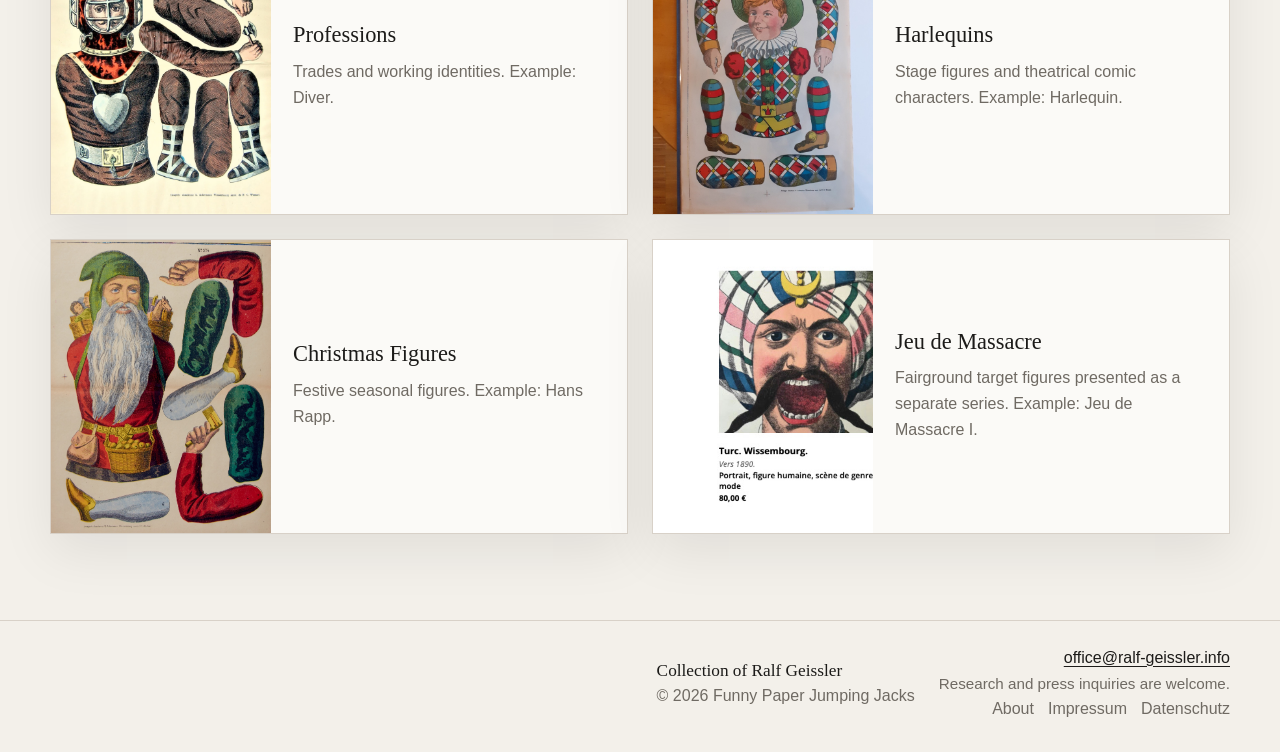
==== commit f92c0cda: "Change warriors lead motif to Roman Legionary II" ====
--- a/index.html
+++ b/index.html
@@ -40,7 +40,7 @@
       <p class="eyebrow">Browse the Collection</p>
       <h2>Categories</h2>
     </div>
-    <div class="category-grid"><a class="category-card" href="categories/warriors.html"><img src="assets/images/catalog/01-364-g-tuerk-strassenraeuber-grand.jpg" alt="Warriors" /><div class="category-card-text"><h3>Warriors</h3><p>Soldiers, legionaries and martial figures. Example: Turkish Street Robber.</p></div></a><a class="category-card" href="categories/historical-figures.html"><img src="assets/images/catalog/01-347-don-quichotte.jpg" alt="Historical Figures" /><div class="category-card-text"><h3>Historical Figures</h3><p>Figures drawn from literature and the historical imagination. Example: Don Quixote.</p></div></a><a class="category-card" href="categories/character-types.html"><img src="assets/images/catalog/01-1643-homme-au-parapluie.jpg" alt="Character Types" /><div class="category-card-text"><h3>Character Types</h3><p>Comic, domestic and eccentric figures. Example: Man with Umbrella.</p></div></a><a class="category-card" href="categories/national-and-regional-types.html"><img src="assets/images/catalog/01-1697-russe.jpg" alt="National and Regional Types" /><div class="category-card-text"><h3>National and Regional Types</h3><p>Figures framed as national or regional identities. Example: Russian Figure.</p></div></a><a class="category-card" href="categories/professions.html"><img src="assets/images/catalog/01-1677-taucher.jpg" alt="Professions" /><div class="category-card-text"><h3>Professions</h3><p>Trades and working identities. Example: Diver.</p></div></a><a class="category-card" href="categories/harlequins.html"><img src="assets/images/catalog/01-1433-harlekin-grand.jpg" alt="Harlequins" /><div class="category-card-text"><h3>Harlequins</h3><p>Stage figures and theatrical comic characters. Example: Harlequin.</p></div></a><a class="category-card" href="categories/father-christmas.html"><img src="assets/images/catalog/01-374-weihnachtsmann-hans-rapp.jpg" alt="Christmas Figures" /><div class="category-card-text"><h3>Christmas Figures</h3><p>Festive seasonal figures. Example: Hans Rapp.</p></div></a><a class="category-card" href="categories/jeu-de-massacre.html"><img src="assets/images/catalog/08-jeu-de-massacre-1.jpg" alt="Jeu de Massacre" /><div class="category-card-text"><h3>Jeu de Massacre</h3><p>Fairground target figures presented as a separate series. Example: Jeu de Massacre I.</p></div></a></div>
+    <div class="category-grid"><a class="category-card" href="categories/warriors.html"><img src="assets/images/catalog/01-380-legionnaire-romain.jpg" alt="Warriors" /><div class="category-card-text"><h3>Warriors</h3><p>Soldiers, legionaries and martial figures. Example: Roman Legionary (II).</p></div></a><a class="category-card" href="categories/historical-figures.html"><img src="assets/images/catalog/01-347-don-quichotte.jpg" alt="Historical Figures" /><div class="category-card-text"><h3>Historical Figures</h3><p>Figures drawn from literature and the historical imagination. Example: Don Quixote.</p></div></a><a class="category-card" href="categories/character-types.html"><img src="assets/images/catalog/01-1643-homme-au-parapluie.jpg" alt="Character Types" /><div class="category-card-text"><h3>Character Types</h3><p>Comic, domestic and eccentric figures. Example: Man with Umbrella.</p></div></a><a class="category-card" href="categories/national-and-regional-types.html"><img src="assets/images/catalog/01-1697-russe.jpg" alt="National and Regional Types" /><div class="category-card-text"><h3>National and Regional Types</h3><p>Figures framed as national or regional identities. Example: Russian Figure.</p></div></a><a class="category-card" href="categories/professions.html"><img src="assets/images/catalog/01-1677-taucher.jpg" alt="Professions" /><div class="category-card-text"><h3>Professions</h3><p>Trades and working identities. Example: Diver.</p></div></a><a class="category-card" href="categories/harlequins.html"><img src="assets/images/catalog/01-1433-harlekin-grand.jpg" alt="Harlequins" /><div class="category-card-text"><h3>Harlequins</h3><p>Stage figures and theatrical comic characters. Example: Harlequin.</p></div></a><a class="category-card" href="categories/father-christmas.html"><img src="assets/images/catalog/01-374-weihnachtsmann-hans-rapp.jpg" alt="Christmas Figures" /><div class="category-card-text"><h3>Christmas Figures</h3><p>Festive seasonal figures. Example: Hans Rapp.</p></div></a><a class="category-card" href="categories/jeu-de-massacre.html"><img src="assets/images/catalog/08-jeu-de-massacre-1.jpg" alt="Jeu de Massacre" /><div class="category-card-text"><h3>Jeu de Massacre</h3><p>Fairground target figures presented as a separate series. Example: Jeu de Massacre I.</p></div></a></div>
   </section>
 </main>
 <div class="lightbox" id="lightbox" aria-hidden="true">
--- a/assets/css/styles.css
+++ b/assets/css/styles.css
@@ -80,7 +80,34 @@
 .category-card-text { padding: 24px 24px 24px 0; display:flex; flex-direction:column; justify-content:center; }
 .category-card-text p { margin: 12px 0 0; color: var(--muted); line-height: 1.6; }
 .page-text { max-width: 48rem; }
+.page-text h2 {
+  font-size: clamp(1.35rem, 2.2vw, 1.9rem);
+  line-height: 1.18;
+  margin-top: 2.2rem;
+}
 .page-text p { font-size: 1.08rem; line-height: 1.78; color: #2a2722; }
+.page-text ul {
+  padding-left: 1.2rem;
+  color: #2a2722;
+  line-height: 1.7;
+}
+.about-figure {
+  margin: 1.5rem 0 2.3rem;
+  background: var(--panel);
+  border: 1px solid var(--line);
+  box-shadow: var(--shadow);
+  padding: 14px;
+}
+.about-figure img {
+  width: 100%;
+  height: auto;
+}
+.about-figure figcaption {
+  margin-top: 0.8rem;
+  color: var(--muted);
+  font-size: 0.95rem;
+  line-height: 1.5;
+}
 .gallery-grid { display: grid; grid-template-columns: repeat(3, minmax(0,1fr)); gap: 24px; }
 .gallery-item {
   padding: 0; border: 1px solid var(--line); background: var(--panel); box-shadow: var(--shadow);
